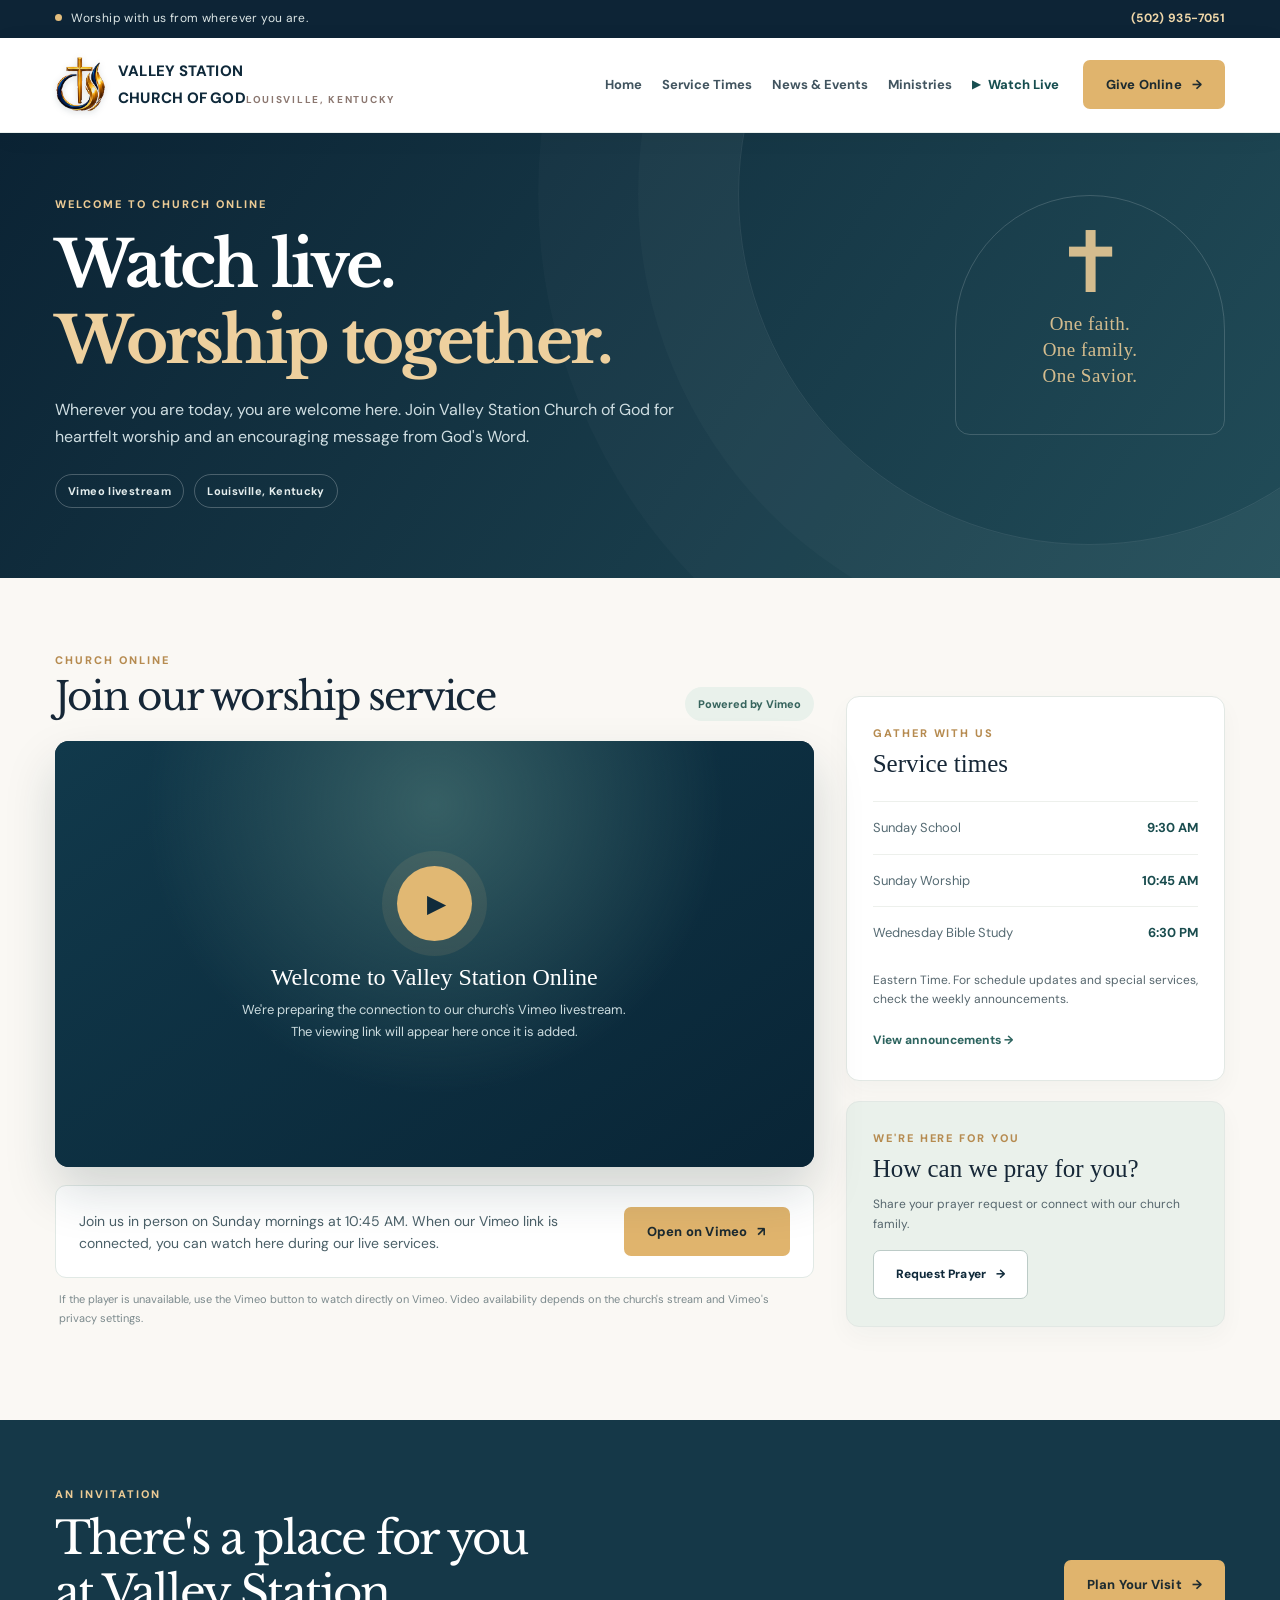
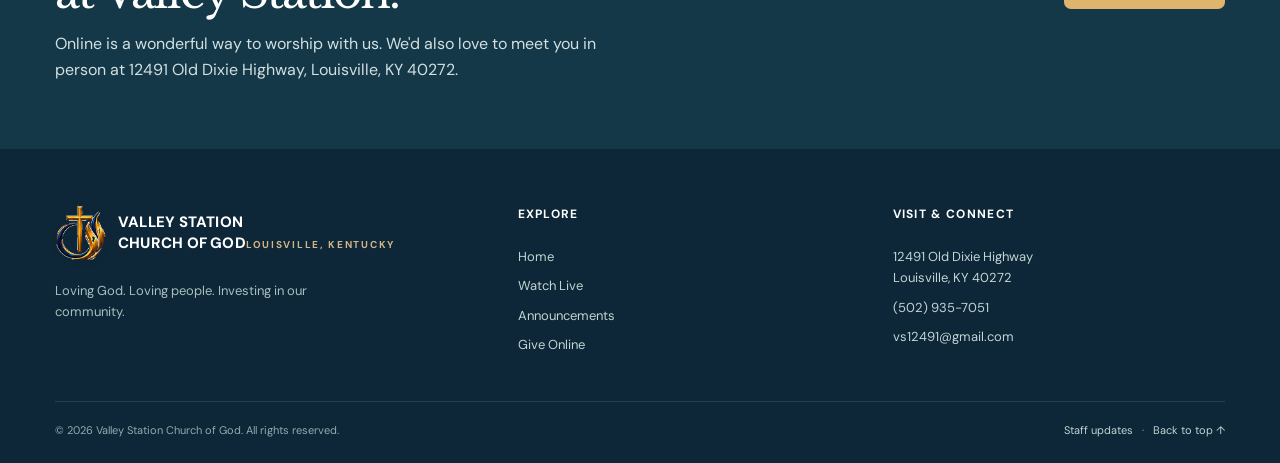
==== watch/index.html @ dcd898c6 "Add files via upload" ====
<!doctype html>
<html lang="en">
<head>
<meta charset="utf-8"><meta name="viewport" content="width=device-width, initial-scale=1">
<meta name="theme-color" content="#102b3e">
<meta name="description" content="Watch Valley Station Church of God worship services online through Vimeo. Join our Louisville, Kentucky church family from wherever you are.">
<meta property="og:title" content="Watch Live | Valley Station Church of God">
<meta property="og:type" content="website"><meta property="og:url" content="https://myvscog.org/watch/">
<link rel="icon" href="../assets/icon-192.png" type="image/png"><link rel="apple-touch-icon" href="../assets/icon-192.png">
<link rel="stylesheet" href="../styles.css"><link rel="stylesheet" href="../watch.css">
<title>Watch Live | Valley Station Church of God</title>
</head>
<body class="watch-body"><a class="skip-link" href="#main">Skip to main content</a>
<div class="top-note"><div class="container"><span><span class="top-dot" aria-hidden="true"></span> Worship with us from wherever you are.</span><a href="tel:+15029357051" class="top-watch">(502) 935-7051</a></div></div>
<header class="header" id="top"><div class="container nav">
<a class="brand" href="/" aria-label="Valley Station Church of God homepage"><img src="../assets/church-of-god-logo.png" class="brand-logo" alt="Church of God emblem" width="51" height="57"><span><span class="brand-name">VALLEY STATION<br>CHURCH OF GOD</span><span class="brand-sub">Louisville, Kentucky</span></span></a>
<button class="menu-toggle" type="button" aria-label="Open menu" aria-expanded="false" aria-controls="site-nav"><svg viewBox="0 0 24 24" fill="none" stroke="currentColor" stroke-width="2"><path d="M4 7h16M4 12h16M4 17h16"/></svg></button>
<nav class="nav-links" id="site-nav" aria-label="Main navigation"><a href="/">Home</a><a href="/#visit">Service Times</a><a href="/#news">News &amp; Events</a><a href="/#ministries">Ministries</a><a class="nav-watch" href="/watch/" aria-current="page"><span aria-hidden="true">▶</span> Watch Live</a><a class="btn" href="/#give">Give Online <span aria-hidden="true">→</span></a></nav>
</div></header>
<main id="main">
<section class="watch-hero"><div class="container watch-hero-inner"><div><div class="eyebrow light">Welcome to Church Online</div><h1>Watch live.<br><em>Worship together.</em></h1><p>Wherever you are today, you are welcome here. Join Valley Station Church of God for heartfelt worship and an encouraging message from God's Word.</p><div class="watch-hero-chips"><span>Vimeo livestream</span><span>Louisville, Kentucky</span></div></div><div class="watch-hero-ornament" aria-hidden="true"><span>✝</span><div>One faith.<br>One family.<br>One Savior.</div></div></div></section>
<section class="watch-main section" aria-labelledby="watch-title"><div class="container"><div class="watch-layout">
<div class="watch-primary">
<div class="watch-heading"><div><div class="eyebrow">Church online</div><h2 id="watch-title">Join our worship service</h2></div><span class="platform-tag">Powered by Vimeo</span></div>
<div class="watch-player" id="vimeo-player" aria-live="polite">
<div class="player-placeholder"><div class="player-halo" aria-hidden="true"><span>▶</span></div><h3>Welcome to Valley Station Online</h3><p id="player-status">We're preparing the connection to our church's Vimeo livestream. The viewing link will appear here once it is added.</p></div>
</div>
<div class="watch-under-player"><div class="watch-message" id="watch-message">Join us in person on Sunday mornings at 10:45 AM. When our Vimeo link is connected, you can watch here during our live services.</div><a class="btn watch-vimeo-button" id="watch-vimeo-button" href="#" target="_blank" rel="noopener noreferrer" hidden>Open on Vimeo <span aria-hidden="true">↗</span></a></div>
<p class="watch-fineprint">If the player is unavailable, use the Vimeo button to watch directly on Vimeo. Video availability depends on the church's stream and Vimeo's privacy settings.</p>
</div>
<aside class="watch-sidebar"><div class="watch-side-card"><div class="eyebrow">Gather with us</div><h3>Service times</h3><div class="watch-time-row"><span>Sunday School</span><strong>9:30 AM</strong></div><div class="watch-time-row"><span>Sunday Worship</span><strong>10:45 AM</strong></div><div class="watch-time-row"><span>Wednesday Bible Study</span><strong>6:30 PM</strong></div><p>Eastern Time. For schedule updates and special services, check the weekly announcements.</p><a href="/#news">View announcements <span aria-hidden="true">→</span></a></div>
<div class="watch-side-card watch-prayer"><div class="eyebrow">We're here for you</div><h3>How can we pray for you?</h3><p>Share your prayer request or connect with our church family.</p><a class="btn btn-ghost" href="mailto:vs12491@gmail.com?subject=Prayer%20Request">Request Prayer <span aria-hidden="true">→</span></a></div></aside>
</div></div></section>
<section class="watch-join"><div class="container watch-join-inner"><div><div class="eyebrow light">An invitation</div><h2>There's a place for you<br>at Valley Station.</h2><p>Online is a wonderful way to worship with us. We'd also love to meet you in person at 12491 Old Dixie Highway, Louisville, KY 40272.</p></div><a class="btn" href="/#visit">Plan Your Visit <span aria-hidden="true">→</span></a></div></section>
</main>
<footer class="footer"><div class="container"><div class="footer-grid"><div><a class="brand" href="/"><img src="../assets/church-of-god-logo.png" class="brand-logo" alt="Church of God emblem" width="51" height="57"><span><span class="brand-name">VALLEY STATION<br>CHURCH OF GOD</span><span class="brand-sub">Louisville, Kentucky</span></span></a><p>Loving God. Loving people. Investing in our community.</p></div><div><h4>Explore</h4><a href="/">Home</a><a href="/watch/">Watch Live</a><a href="/#news">Announcements</a><a href="/#give">Give Online</a></div><div><h4>Visit &amp; Connect</h4><a href="https://www.google.com/maps/search/?api=1&amp;query=12491+Old+Dixie+Highway+Louisville+KY+40272" target="_blank" rel="noopener noreferrer">12491 Old Dixie Highway<br>Louisville, KY 40272</a><a href="tel:+15029357051">(502) 935-7051</a><a href="mailto:vs12491@gmail.com">vs12491@gmail.com</a></div></div><div class="footer-bottom"><span>© <span id="year">2026</span> Valley Station Church of God. All rights reserved.</span><span><a href="https://app.pagescms.org/" target="_blank" rel="noopener noreferrer">Staff updates</a> &nbsp; · &nbsp; <a href="#top">Back to top ↑</a></span></div></div></footer>
<script src="../site.js" defer></script><script src="../watch.js" defer></script>
</body></html>
---- styles.css ----
/* Valley Station Church of God | custom lightweight 2026 design */
@import url('https://fonts.googleapis.com/css2?family=DM+Sans:wght@400;500;600;700;800&family=Libre+Baskerville:wght@400;700&display=swap');
:root{--ink:#162737;--navy:#112b40;--navy-dark:#0b2032;--pine:#275f59;--gold:#d7ad70;--pale:#f5f3ed;--mist:#f1f7f5;--muted:#627179;--border:#e3e8e6;--white:#fff;--radius:18px}
*{box-sizing:border-box}html{scroll-behavior:smooth;scroll-padding-top:110px}body{margin:0;background:#fff;color:var(--ink);font:16px/1.65 'DM Sans',Arial,sans-serif;-webkit-font-smoothing:antialiased}a{color:inherit;text-decoration:none}a:focus-visible,button:focus-visible{outline:3px solid var(--gold);outline-offset:4px}button{font:inherit}.container{width:min(1170px,calc(100% - 48px));margin:auto}.skip-link{position:absolute;left:-9999px;top:10px;z-index:50;background:#fff;padding:12px 18px}.skip-link:focus{left:10px}.eyebrow{font-weight:800;letter-spacing:.18em;font-size:11px;text-transform:uppercase;color:#b68b50}.eyebrow.light{color:#eccb95}h1,h2,h3,p{margin-top:0}h1,h2,.display{font-family:'Libre Baskerville',Georgia,serif;letter-spacing:-.045em;line-height:1.19}h2{font-size:clamp(30px,4vw,48px);font-weight:400;margin-bottom:20px}h3{font-size:21px;line-height:1.3}p{color:#56666d}.btn{display:inline-flex;gap:10px;justify-content:center;align-items:center;min-height:49px;padding:12px 22px;border-radius:6px;background:var(--gold);color:#1d2b30;font-weight:800;font-size:13px;letter-spacing:.015em;border:1px solid transparent;transition:transform .2s,filter .2s}.btn:hover{transform:translateY(-2px);filter:brightness(1.05)}.btn svg{height:16px;width:16px}.btn-outline{border-color:rgba(255,255,255,.4);background:transparent;color:#fff}.btn-ghost{border-color:#bccbc7;background:#fff;color:var(--navy)}.section{padding:98px 0}.section-head{max-width:660px;margin-bottom:38px}.section-head p{font-size:17px}.section-head.center{margin-inline:auto;text-align:center}.muted{color:var(--muted)}
.top-note{background:#0d2436;color:#dce6e6;font-size:12px;letter-spacing:.03em}.top-note .container{display:flex;justify-content:space-between;gap:12px;padding:9px 0}.top-note a:hover{text-decoration:underline}.top-note .location{opacity:.83}.header{z-index:30;position:sticky;top:0;background:rgba(255,255,255,.98);border-bottom:1px solid #eaf0ed;backdrop-filter:blur(12px)}.nav{min-height:88px;display:flex;align-items:center;justify-content:space-between;gap:22px}.brand{display:flex;align-items:center;gap:12px;min-width:0}.brand-logo{height:57px;width:51px;object-fit:contain}.brand-name{font-size:15px;line-height:1.24;font-weight:800;letter-spacing:.015em;color:var(--navy)}.brand-sub{font-size:10px;letter-spacing:.17em;font-weight:700;text-transform:uppercase;color:#8b7770;margin-top:5px}.nav-links{display:flex;align-items:center;gap:24px}.nav-links>a:not(.btn){font-size:13px;font-weight:700;white-space:nowrap;color:#41545f}.nav-links>a:hover{color:var(--pine)}.nav-links .btn{margin-left:4px}.menu-toggle{display:none;background:transparent;border:1px solid #ced9d7;border-radius:8px;min-width:44px;min-height:44px;padding:9px;cursor:pointer;color:var(--navy)}.menu-toggle svg{width:25px;height:25px}
.hero{background:var(--navy-dark);color:#fff;position:relative;overflow:hidden;min-height:610px}.hero:before{content:"";position:absolute;inset:0;background:radial-gradient(circle at 84% 34%,rgba(99,150,136,.33) 0,transparent 34%),linear-gradient(110deg,#0b2032 10%,#19384a 100%)}.hero:after{content:"";position:absolute;inset:0;opacity:.34;pointer-events:none;background-image:url("data:image/svg+xml,%3Csvg viewBox='0 0 420 420' xmlns='http://www.w3.org/2000/svg'%3E%3Cpath d='M0 420 L420 0 M-80 420 L340 0 M80 420 L500 0' stroke='%23ffffff' stroke-opacity='.085' stroke-width='1'/%3E%3C/svg%3E")}.hero-inner{min-height:610px;display:grid;grid-template-columns:1.07fr .93fr;align-items:center;gap:58px;position:relative;z-index:2}.hero-copy{padding:76px 0 87px}.hero h1{font-size:clamp(43px,5.8vw,76px);font-weight:400;max-width:720px;margin:19px 0 24px}.hero h1 em{color:#e7c692;font-weight:400;font-style:normal}.hero p{color:#c9d8dc;font-size:17px;max-width:520px}.hero-actions{display:flex;gap:12px;flex-wrap:wrap;margin-top:33px}.hero-tags{display:flex;align-items:center;gap:11px;flex-wrap:wrap;margin-top:49px;color:#d8e1df;font-size:12px;font-weight:600}.hero-tags span{display:flex;align-items:center;gap:9px}.hero-tags span+span:before{content:'•';color:#d4b682;margin-right:2px}.hero-art{position:relative;min-height:480px;height:100%;display:grid;place-items:center}.hero-art-frame{width:min(100%,470px);aspect-ratio:.94;position:relative;border-radius:240px 240px 22px 22px;background:linear-gradient(150deg,#597a77 0,#3d605e 45%,#223f4c 100%);box-shadow:0 20px 80px rgba(0,0,0,.22),inset 0 0 0 1px rgba(255,255,255,.1);overflow:hidden}.hero-art-frame:before{content:'';position:absolute;width:78%;height:76%;left:11%;top:11%;border:1px solid rgba(246,231,195,.27);border-radius:240px 240px 12px 12px}.arc{position:absolute;width:56%;height:69%;left:22%;top:19%;border:1px solid rgba(250,235,199,.23);border-radius:240px 240px 5px 5px}.sun{position:absolute;left:50%;top:37%;transform:translate(-50%,-50%);width:180px;height:180px;border-radius:50%;background:radial-gradient(circle,#f3dab0 0,#d5ad79 42%,rgba(230,192,135,.12) 72%,transparent 73%);filter:blur(1px);opacity:.8}.illustration-cross{position:absolute;left:50%;top:37%;transform:translate(-50%,-50%);width:14px;height:210px;border-radius:4px;background:#fdf3de;box-shadow:0 0 24px rgba(244,209,152,.35)}.illustration-cross:before{content:'';position:absolute;left:-62px;top:56px;width:138px;height:14px;background:#fdf3de;border-radius:3px}.hill{position:absolute;bottom:-17%;left:-20%;width:140%;height:49%;border-radius:48% 52% 0 0;background:#1b3e42;transform:rotate(-8deg)}.hill.two{height:29%;bottom:-12%;background:#0d2b35;transform:rotate(12deg)}.art-quote{position:absolute;bottom:24px;right:-10px;max-width:230px;padding:21px 24px;background:#f9f5eb;color:#2f4149;box-shadow:0 15px 40px rgba(0,0,0,.16);font-family:Georgia,serif;font-style:italic;font-size:17px;line-height:1.4;border-radius:8px}.art-quote strong{font-family:'DM Sans',sans-serif;display:block;font-size:10px;letter-spacing:.12em;text-transform:uppercase;margin-top:9px;font-style:normal;color:#ab8552}
.welcome-band{background:#f8f6f0;border-bottom:1px solid #eeeae0}.welcome-band-inner{padding:26px 0;display:flex;align-items:center;justify-content:space-between;gap:25px}.welcome-band strong{font-size:17px;color:var(--navy)}.welcome-band p{margin:0;font-size:13px}.welcome-band a{white-space:nowrap;color:#315e59;font-weight:800;font-size:13px}.welcome-band a:hover{text-decoration:underline}
.split{display:grid;grid-template-columns:1fr 1fr;gap:85px;align-items:center}.story p{font-size:16px}.story .signature{font-family:Georgia,serif;font-style:italic;color:#315e59;font-size:20px;margin:26px 0 2px}.story .signature-sub{font-size:13px;font-weight:700;color:#718187}.verse-card{background:#e9f0eb;padding:68px 52px 50px;min-height:400px;position:relative;border-radius:160px 160px 14px 14px;display:flex;flex-direction:column;justify-content:center;align-items:center;text-align:center;overflow:hidden}.verse-card:before{content:'“';position:absolute;font:190px Georgia,serif;color:#bed2c8;left:30px;top:-50px}.verse-card blockquote{position:relative;font:clamp(26px,3vw,36px)/1.4 Georgia,serif;letter-spacing:-.03em;color:#1a4444;margin:0}.verse-card cite{margin-top:25px;font-size:11px;font-style:normal;font-weight:800;letter-spacing:.19em;color:#48746e;text-transform:uppercase}.verse-card .small-cross{width:31px;height:43px;border:0;position:relative;margin-bottom:25px}.verse-card .small-cross:before,.verse-card .small-cross:after{content:'';display:block;position:absolute;background:#c89b62}.verse-card .small-cross:before{height:43px;width:3px;left:14px}.verse-card .small-cross:after{height:3px;width:31px;top:13px;left:0}
.section-visit{background:var(--pale)}.schedule{display:grid;grid-template-columns:repeat(4,1fr);gap:16px;margin-bottom:22px}.schedule .time-card{background:#fff;border:1px solid #e8e5de;border-radius:12px;padding:25px 23px 23px;box-shadow:0 7px 30px rgba(22,47,48,.03)}.day{color:#b18c57;font-size:11px;font-weight:800;letter-spacing:.13em;text-transform:uppercase;margin-bottom:11px}.time-card h3{font:20px/1.4 Georgia,serif;min-height:54px;margin-bottom:14px}.time{font-size:26px;color:#234d4e;font-weight:800;line-height:1.3}.time small{font-size:12px;margin-left:4px}.schedule-note{font-size:12px;color:#63747a}.visit-bottom{margin-top:37px;background:#173d46;color:#fff;display:flex;justify-content:space-between;align-items:center;gap:25px;padding:31px 37px;border-radius:13px}.visit-bottom p{color:#bfcfd0;margin:3px 0 0;font-size:13px}.visit-bottom .address{font-size:18px;font-weight:750}.visit-bottom .btn{white-space:nowrap}
.ministry-grid{display:grid;grid-template-columns:repeat(3,1fr);gap:20px}.ministry{border:1px solid var(--border);border-radius:12px;padding:32px 28px 27px;transition:box-shadow .2s,transform .2s;min-height:225px}.ministry:hover{transform:translateY(-4px);box-shadow:0 12px 30px rgba(33,56,50,.09)}.ministry-icon{width:50px;height:50px;display:grid;place-items:center;border-radius:12px;background:#e9f2ed;color:#336b60;margin-bottom:24px}.ministry-icon svg{width:26px;height:26px;fill:none;stroke:currentColor;stroke-width:1.75;stroke-linecap:round;stroke-linejoin:round}.ministry h3{font:21px/1.3 Georgia,serif;margin:0 0 10px}.ministry p{font-size:13px;line-height:1.65;margin:0}.ministry-cta{display:flex;align-items:center;gap:19px;margin-top:32px;padding:23px 27px;background:#f7f9f7;border-radius:10px}.ministry-cta p{margin:0;flex:1;font-size:13px}.ministry-cta a{white-space:nowrap;color:var(--pine);font-weight:800;font-size:13px}
.giving{background:linear-gradient(130deg,#10283a,#1a3f4a);color:#fff;position:relative;overflow:hidden}.giving:after{content:'';width:560px;height:560px;position:absolute;right:-270px;top:-280px;border:1px solid rgba(247,232,192,.11);border-radius:50%;box-shadow:0 0 0 67px rgba(255,255,255,.023),0 0 0 145px rgba(255,255,255,.02)}.giving .container{position:relative;z-index:2}.giving .section-head p{color:#c5d5d6}.giving h2{color:#fff}.giving-grid{display:grid;grid-template-columns:repeat(3,1fr);gap:15px}.giving-link{display:flex;align-items:center;justify-content:space-between;gap:8px;background:#fff;border:1px solid rgba(255,255,255,.6);border-radius:10px;color:#223a45;padding:22px 23px;transition:transform .2s,background .2s}.giving-link:hover{background:#f8f2e8;transform:translateY(-2px)}.giving-link strong{display:block;font-size:16px}.giving-link small{display:block;color:#718187;font-size:12px;margin-top:3px}.giving-link svg{color:#a98655;height:19px;width:19px;flex:none}.giving-note{display:flex;gap:9px;align-items:start;color:#cbd8d8;margin-top:25px;font-size:12px}.giving-note svg{height:18px;width:18px;flex:none}
.cta-section{background:#f4f7f5}.cta{display:grid;grid-template-columns:1.1fr .9fr;gap:70px;align-items:center}.cta p{font-size:16px}.cta-panel{background:#fff;border:1px solid #e2e8e5;border-radius:12px;padding:34px}.cta-panel h3{font:23px Georgia,serif;margin-bottom:15px}.contact-row{display:flex;gap:15px;align-items:flex-start;margin:19px 0}.contact-row svg{width:20px;height:20px;color:#42786b;flex:none;margin-top:3px}.contact-row strong{display:block;font-size:12px;text-transform:uppercase;letter-spacing:.1em;color:#74847e}.contact-row span,.contact-row a{font-size:14px;font-weight:650;color:#1a3d46}.contact-row a:hover{text-decoration:underline}.footer{background:#0d2638;color:#dae6e7;padding:56px 0 23px}.footer-grid{display:grid;grid-template-columns:1.15fr .9fr .95fr;gap:60px}.footer .brand{display:flex;align-items:center;padding:0}.footer .brand-name{color:#fff}.footer .brand-sub{color:#d4b487}.footer p{font-size:13px;color:#a9bfbe;max-width:310px;margin-top:18px}.footer h4{margin:0 0 17px;color:#fff;font-size:12px;letter-spacing:.11em;text-transform:uppercase}.footer a{display:block;font-size:13px;color:#c2d5d3;padding:4px 0}.footer a:hover{color:#fff;text-decoration:underline}.footer-bottom{margin-top:42px;padding-top:19px;border-top:1px solid rgba(255,255,255,.12);display:flex;justify-content:space-between;gap:15px;font-size:11px;color:#8faeae}.footer-bottom a{font-size:11px;padding:0;display:inline}
@media(max-width:1000px){.nav-links{gap:14px}.nav-links>a:not(.btn){font-size:12px}.brand-name{font-size:13px}.hero-inner{gap:27px}.split{gap:46px}.schedule{grid-template-columns:repeat(2,1fr)}.footer-grid{gap:30px}}
@media(max-width:760px){.container{width:min(100% - 34px,620px)}.top-note .location{display:none}.top-note .container{justify-content:center}.nav{min-height:76px}.brand-logo{height:49px;width:43px}.menu-toggle{display:grid;place-items:center}.nav-links{position:absolute;top:100%;left:0;right:0;background:#fff;display:none;flex-direction:column;align-items:stretch;gap:0;padding:10px 18px 19px;box-shadow:0 15px 20px rgba(0,0,0,.1)}.nav-links.is-open{display:flex}.nav-links>a:not(.btn){font-size:15px;padding:13px 7px;border-bottom:1px solid #edf1f0}.nav-links .btn{margin:16px 0 0}.hero-inner{display:flex;flex-direction:column;gap:0;min-height:auto}.hero-copy{padding:71px 0 24px}.hero h1{font-size:clamp(42px,9vw,66px)}.hero-tags{margin-top:31px}.hero-art{height:320px;min-height:320px;width:100%;overflow:hidden}.hero-art-frame{width:75%;max-width:330px;transform:translateY(44px)}.sun{width:120px;height:120px}.illustration-cross{height:145px;width:10px}.illustration-cross:before{height:10px;width:100px;left:-45px;top:37px}.art-quote{right:3px;bottom:26px;padding:13px 16px;font-size:13px;max-width:178px}.welcome-band-inner{flex-direction:column;align-items:flex-start;gap:8px}.section{padding:69px 0}.split,.cta{grid-template-columns:1fr;gap:30px}.verse-card{min-height:300px;padding:53px 30px 34px}.schedule{grid-template-columns:repeat(2,1fr);gap:10px}.schedule .time-card{padding:20px 17px}.time{font-size:22px}.visit-bottom{flex-direction:column;align-items:flex-start;padding:25px}.ministry-grid,.giving-grid{grid-template-columns:1fr 1fr;gap:12px}.ministry{padding:22px 19px;min-height:0}.ministry-cta{align-items:flex-start;flex-direction:column}.footer-grid{grid-template-columns:1fr 1fr;gap:35px}.footer-grid>div:first-child{grid-column:1/-1}.footer-bottom{flex-direction:column}}
@media(max-width:480px){.hero h1{font-size:44px}.hero-actions{flex-direction:column;align-items:stretch}.hero-art{height:275px;min-height:275px}.ministry-grid,.giving-grid{grid-template-columns:1fr}.time-card h3{font-size:17px;min-height:48px}.footer-grid{gap:24px}.brand-name{font-size:12px}.brand-sub{font-size:9px}.hero-tags{gap:6px;font-size:11px}.hero-tags span+span:before{margin-right:0}.cta-panel{padding:26px 19px}}
@media(prefers-reduced-motion:reduce){html{scroll-behavior:auto}*,*:before,*:after{transition:none!important}}

/* Editable weekly announcements, events and sermon sections */
.updates-section{background:#fff}
.updates-section .section-head{margin-bottom:45px}
.updates-grid{display:grid;grid-template-columns:1fr 1fr;gap:22px;align-items:start}
.updates-panel{background:#fafbf9;border:1px solid #e2e8e5;border-radius:14px;overflow:hidden;min-height:290px}
.updates-panel-header{display:flex;gap:16px;align-items:center;background:#f1f6f3;border-bottom:1px solid #e3e9e5;padding:22px 24px}
.updates-icon{background:#e2eee7;color:#276151;width:44px;height:44px;border-radius:12px;display:grid;place-items:center;font-size:26px;line-height:1;flex:none}
.updates-panel-header .eyebrow{font-size:10px}
.updates-panel-header h3{font:22px/1.25 Georgia,serif;margin:3px 0 0}
.updates-list{padding:9px 23px}
.updates-loading,.updates-empty{margin:0;padding:24px 0;font-size:14px;color:#6b7c7f}
.updates-item{padding:20px 0;border-bottom:1px solid #e1e8e5}
.updates-item:last-child{border-bottom:0}
.updates-item h4,.sermon-item h4{font:20px/1.34 Georgia,serif;margin:4px 0 7px;color:#1c3d44}
.updates-item p,.sermon-item p{font-size:13px;line-height:1.65;margin:8px 0 0;white-space:pre-line}
.updates-meta{font-size:11px;text-transform:uppercase;letter-spacing:.11em;color:#916b39;font-weight:800}
.updates-highlight{border-left:4px solid #d4a96c;padding-left:13px;margin-left:-13px}
.updates-thumb{display:block;width:100%;max-height:220px;object-fit:cover;object-position:center;border-radius:10px;margin:12px 0}
.event-row{display:flex;gap:15px;align-items:flex-start}
.event-date{width:64px;min-width:64px;padding:8px 6px;border-radius:9px;background:#eaf1ec;text-align:center;color:#2c6055}
.event-date .event-month{font-size:11px;text-transform:uppercase;font-weight:800;letter-spacing:.12em;display:block}
.event-date .event-day{font-size:26px;font-weight:800;display:block;line-height:1.16}
.event-info{min-width:0}
.event-info .updates-meta{display:block;margin-top:4px;line-height:1.5;color:#4d6969}
.sermon-panel{background:#112e40;color:#fff;border-radius:16px;padding:34px 36px;margin-top:24px}
.sermon-header{display:flex;align-items:end;justify-content:space-between;gap:24px;margin-bottom:22px}
.sermon-header h3{font:30px/1.3 Georgia,serif;margin:6px 0 0}
.sermon-header p{color:#cadae0;font-size:13px;margin:0;max-width:300px}
.sermons-list{display:grid;grid-template-columns:repeat(3,minmax(0,1fr));gap:14px}
.sermon-item{background:#fff;color:#213943;border-radius:11px;padding:22px;min-height:145px}
.sermon-item h4{font-size:20px}
.sermon-item p{color:#596c70}
.sermon-item .updates-meta{color:#926d3e}
.sermon-item .sermon-link{display:inline-flex;align-items:center;margin-top:14px;font-size:12px;font-weight:800;color:#2b655a;text-decoration:underline;text-underline-offset:3px}
.sermon-panel .updates-empty,.sermon-panel .updates-loading{color:#d6e5e7}
.footer-bottom span a{display:inline}
@media(max-width:900px){.sermons-list{grid-template-columns:repeat(2,minmax(0,1fr))}}
@media(max-width:760px){.updates-grid{grid-template-columns:1fr}.sermon-header{align-items:start;flex-direction:column;gap:7px}.sermon-panel{padding:27px 22px}.sermons-list{grid-template-columns:1fr}}


/* 2026 professional refresh: typography, clarity, and livestream invitation */
:root{--navy:#0f293a;--navy-dark:#0a1f30;--gold:#e0b46d;--pine:#245d58}
body{background:#fffdf9}
.header{box-shadow:0 4px 24px rgba(13,36,47,.045)}
.nav{min-height:94px}
.brand-logo{filter:drop-shadow(0 2px 3px rgba(7,33,46,.13))}
.nav-links{gap:20px}
.nav-links .nav-watch{font-weight:800!important;color:#174e50!important;display:inline-flex;align-items:center;gap:8px}
.nav-watch span,.play-icon{font-size:11px;line-height:1;display:inline-grid;place-items:center}
.top-dot,.caption-dot{width:7px;height:7px;display:inline-block;border-radius:50%;background:#e2bd7d;margin-right:6px;vertical-align:1px}
.top-watch{color:#efd7a9;font-weight:750;text-decoration:none;white-space:nowrap}
.top-watch:hover{text-decoration:underline}
.hero{min-height:600px}
.hero-inner{min-height:600px}
.hero:before{background:radial-gradient(circle at 81% 34%,rgba(112,165,150,.31) 0,transparent 37%),linear-gradient(115deg,#081d2e 10%,#184155 100%)}
.hero h1{font-size:clamp(46px,6.1vw,80px);letter-spacing:-.055em}
.hero h1 em{color:#f4d5a2}
.hero-tags{margin-top:44px}
.hero-service-badge{position:absolute;top:14%;left:-1%;z-index:1;background:rgba(255,255,255,.96);padding:14px 19px;min-width:206px;border-radius:10px;box-shadow:0 16px 35px rgba(0,0,0,.2);display:grid;gap:2px;color:#183947}
.hero-service-badge span{color:#9c713d;font-size:9px;font-weight:800;letter-spacing:.17em}
.hero-service-badge strong{font:20px Georgia,serif}
.hero-service-badge small{font-size:11px;color:#63787b}
.hero-art-frame{box-shadow:0 28px 90px rgba(0,0,0,.27),inset 0 0 0 1px rgba(255,255,255,.1)}
.welcome-band{background:#f9f5eb}.welcome-actions{display:flex;gap:27px;flex-wrap:wrap}
.welcome-band a{white-space:nowrap}
.btn{border-radius:7px}
.btn:hover{transform:translateY(-2px)}
.ministry,.updates-panel,.sermon-item,.time-card{box-shadow:0 12px 35px rgba(14,53,53,.035)}
.livestream-feature{background:#102f43;overflow:hidden;position:relative;color:white}
.livestream-feature:before{content:'';position:absolute;top:-240px;right:-250px;width:750px;height:750px;border:1px solid rgba(255,255,255,.09);border-radius:50%;box-shadow:0 0 0 110px rgba(255,255,255,.02),0 0 0 210px rgba(255,255,255,.015)}
.livestream-feature-inner{display:grid;grid-template-columns:1.05fr .95fr;gap:65px;align-items:center;min-height:438px;padding:62px 0;position:relative;z-index:1}
.livestream-feature h2{font-size:clamp(36px,4.3vw,58px);color:#fff;margin:13px 0 20px}
.livestream-feature h2 em{color:#f0c992;font-weight:400;font-style:normal}
.livestream-feature p{color:#d0dedf;font-size:16px;max-width:540px}
.livestream-feature-actions{display:flex;align-items:center;flex-wrap:wrap;gap:18px;margin-top:30px}
.livestream-feature-actions>span{font-size:12px;color:#c0d4d9}
.livestream-feature-art{padding:8px 0 0;max-width:470px;justify-self:end;width:100%}
.watch-art-screen{aspect-ratio:16/9;border-radius:17px;background:linear-gradient(150deg,#325a61,#092335);border:7px solid rgba(232,246,242,.15);box-shadow:0 25px 65px rgba(0,0,0,.25);display:flex;align-items:center;justify-content:center;flex-direction:column;position:relative;overflow:hidden}
.watch-art-screen:after{content:'';position:absolute;inset:15px;border:1px solid rgba(255,255,255,.1);border-radius:9px;pointer-events:none}
.watch-art-mark{font:70px Georgia,serif;line-height:1;color:rgba(239,210,162,.35)}
.watch-art-play{position:absolute;left:calc(50% - 31px);top:calc(50% - 31px);border-radius:50%;height:62px;width:62px;display:grid;place-items:center;background:var(--gold);color:#142a38;box-shadow:0 9px 24px rgba(0,0,0,.3);padding-left:4px;font-size:18px}
.watch-art-screen p{font-size:12px;line-height:1.5;letter-spacing:.18em;color:#e1f0f1;text-align:center;margin:27px 0 0}
.watch-art-screen strong{font-weight:800}
.watch-art-caption{display:flex;align-items:center;justify-content:center;gap:9px;color:#d8e7e8;font-size:12px;margin-top:19px}
.section-visit{background:#f8f5ed}
@media(max-width:1080px){.nav-links{gap:12px}.nav-links>a:not(.btn){font-size:12px}}
@media(max-width:920px){.nav-links{gap:10px}.nav-links>a:not(.btn){font-size:11px}.nav-links .btn{padding-left:15px;padding-right:15px}.hero-service-badge{left:0;top:8%}}
@media(max-width:760px){.top-watch{font-size:11px}.nav{min-height:77px}.nav-links .nav-watch{padding:13px 7px!important;border-bottom:1px solid #edf1f0}.hero-service-badge{left:3%;top:6%;min-width:0;padding:9px 12px}.hero-service-badge strong{font-size:15px}.hero-service-badge small{font-size:9px}.hero-service-badge span{font-size:8px}.welcome-actions{gap:15px}.livestream-feature-inner{grid-template-columns:1fr;gap:25px;padding:66px 0}.livestream-feature-art{justify-self:start;max-width:600px;width:100%}}
@media(max-width:480px){.hero-service-badge{top:6%;left:1%}.top-note .container{justify-content:space-between;align-items:center}.top-note .container>span{max-width:210px;line-height:1.25}.hero h1{font-size:44px}.livestream-feature-actions{align-items:start;flex-direction:column}.watch-art-screen{border-width:5px}}
---- watch.css ----
/* Dedicated Vimeo viewing page */
.watch-hero{background:linear-gradient(125deg,#0b2334,#214c58);color:#fff;position:relative;overflow:hidden}
.watch-hero:after{content:'';position:absolute;top:-290px;right:-160px;width:700px;height:700px;border:1px solid rgba(255,255,255,.09);border-radius:50%;box-shadow:0 0 0 100px rgba(255,255,255,.025),0 0 0 200px rgba(255,255,255,.018)}
.watch-hero-inner{min-height:325px;display:flex;justify-content:space-between;align-items:center;gap:40px;padding:62px 0 70px;position:relative;z-index:1}
.watch-hero h1{font-size:clamp(42px,5vw,65px);max-width:660px;margin:14px 0 18px}.watch-hero h1 em{font-style:normal;color:#eed09e}.watch-hero p{max-width:650px;color:#cfdee2;font-size:16px}
.watch-hero-chips{display:flex;flex-wrap:wrap;gap:10px;margin-top:24px}.watch-hero-chips span{border:1px solid rgba(255,255,255,.24);padding:7px 12px;border-radius:99px;color:#e5eeee;font-size:11px;font-weight:750;letter-spacing:.035em}
.watch-hero-ornament{flex:0 0 270px;align-self:stretch;display:flex;flex-direction:column;align-items:center;justify-content:center;color:#e7c995;border:1px solid rgba(255,255,255,.18);border-radius:145px 145px 16px 16px;opacity:.91;max-height:240px}
.watch-hero-ornament>span{font:85px Georgia,serif;line-height:1}.watch-hero-ornament div{font:19px/1.35 Georgia,serif;text-align:center;letter-spacing:.025em;margin:5px 0 20px}
.watch-main{background:#faf8f4;padding-top:73px;padding-bottom:92px}.watch-layout{display:grid;grid-template-columns:minmax(0,1.6fr) minmax(265px,.8fr);gap:32px;align-items:start}
.watch-heading{display:flex;align-items:end;justify-content:space-between;gap:15px;margin-bottom:20px}.watch-heading h2{font-size:clamp(28px,3.3vw,39px);margin:5px 0 0}.platform-tag{border-radius:100px;padding:8px 13px;background:#e9f1eb;color:#37645d;font-size:11px;font-weight:800;white-space:nowrap}
.watch-player{background:#0c2636;color:white;aspect-ratio:16/9;border-radius:14px;overflow:hidden;box-shadow:0 25px 50px rgba(17,47,52,.17);position:relative}
.watch-player iframe{width:100%;height:100%;border:0;display:block}
.player-placeholder{position:absolute;inset:0;display:flex;align-items:center;justify-content:center;flex-direction:column;text-align:center;padding:30px;background:radial-gradient(circle at 50% 15%,#365f64,transparent 55%),linear-gradient(145deg,#11394b,#092536)}
.player-placeholder h3{font:24px Georgia,serif;margin:23px 0 8px;color:#fff}.player-placeholder p{color:#ccdcdf;font-size:13px;max-width:390px;margin:0}.player-halo{height:75px;width:75px;border-radius:50%;display:grid;place-items:center;background:#e1b873;color:#102b3b;box-shadow:0 0 0 15px rgba(226,186,127,.1)}.player-halo span{font-size:25px;padding-left:5px}
.watch-under-player{background:#fff;border:1px solid #e1e9e5;padding:21px 23px;margin-top:18px;border-radius:11px;display:flex;gap:20px;justify-content:space-between;align-items:center}
.watch-message{font-size:14px;line-height:1.6;color:#4b6068;max-width:610px}.watch-vimeo-button{white-space:nowrap;flex:none}.watch-fineprint{font-size:11px;line-height:1.7;margin:12px 4px 0;color:#7b898c}
.watch-sidebar{padding-top:45px;display:grid;gap:20px}.watch-side-card{background:#fff;border:1px solid #e2e8e4;border-radius:13px;padding:27px 26px;box-shadow:0 10px 25px rgba(8,50,55,.035)}
.watch-side-card h3{font:25px Georgia,serif;margin:8px 0 23px}.watch-time-row{display:flex;gap:14px;justify-content:space-between;border-top:1px solid #edf0ec;padding:15px 0;font-size:13px;color:#566b73}.watch-time-row strong{color:#194c4e;white-space:nowrap}.watch-side-card p{font-size:12px;margin:12px 0 16px}.watch-side-card>a:not(.btn){color:#2d645f;font-weight:800;font-size:12px}.watch-prayer{background:#eaf1eb}.watch-prayer h3{margin-bottom:12px}.watch-prayer .btn{font-size:12px}
.watch-join{background:#153848;color:#fff}.watch-join-inner{padding:65px 0;display:flex;justify-content:space-between;align-items:center;gap:28px}.watch-join h2{color:#fff;font-size:clamp(30px,3.7vw,45px);margin:9px 0 12px}.watch-join p{max-width:570px;color:#d1e0e1;margin:0}.watch-join .btn{white-space:nowrap}
@media(max-width:940px){.watch-layout{grid-template-columns:1fr}.watch-sidebar{grid-template-columns:1fr 1fr;padding-top:0}.watch-hero-ornament{flex-basis:200px}}
@media(max-width:760px){.watch-hero-inner{padding:57px 0;min-height:auto}.watch-hero-ornament{display:none}.watch-main{padding-top:52px;padding-bottom:62px}.watch-sidebar{grid-template-columns:1fr}.watch-heading{align-items:start}.watch-under-player{flex-direction:column;align-items:stretch}.watch-join-inner{flex-direction:column;align-items:start}.watch-join .btn{width:100%}}
@media(max-width:480px){.platform-tag{display:none}.watch-player{aspect-ratio:4/3}.player-placeholder h3{font-size:21px}.watch-hero h1{font-size:42px}}
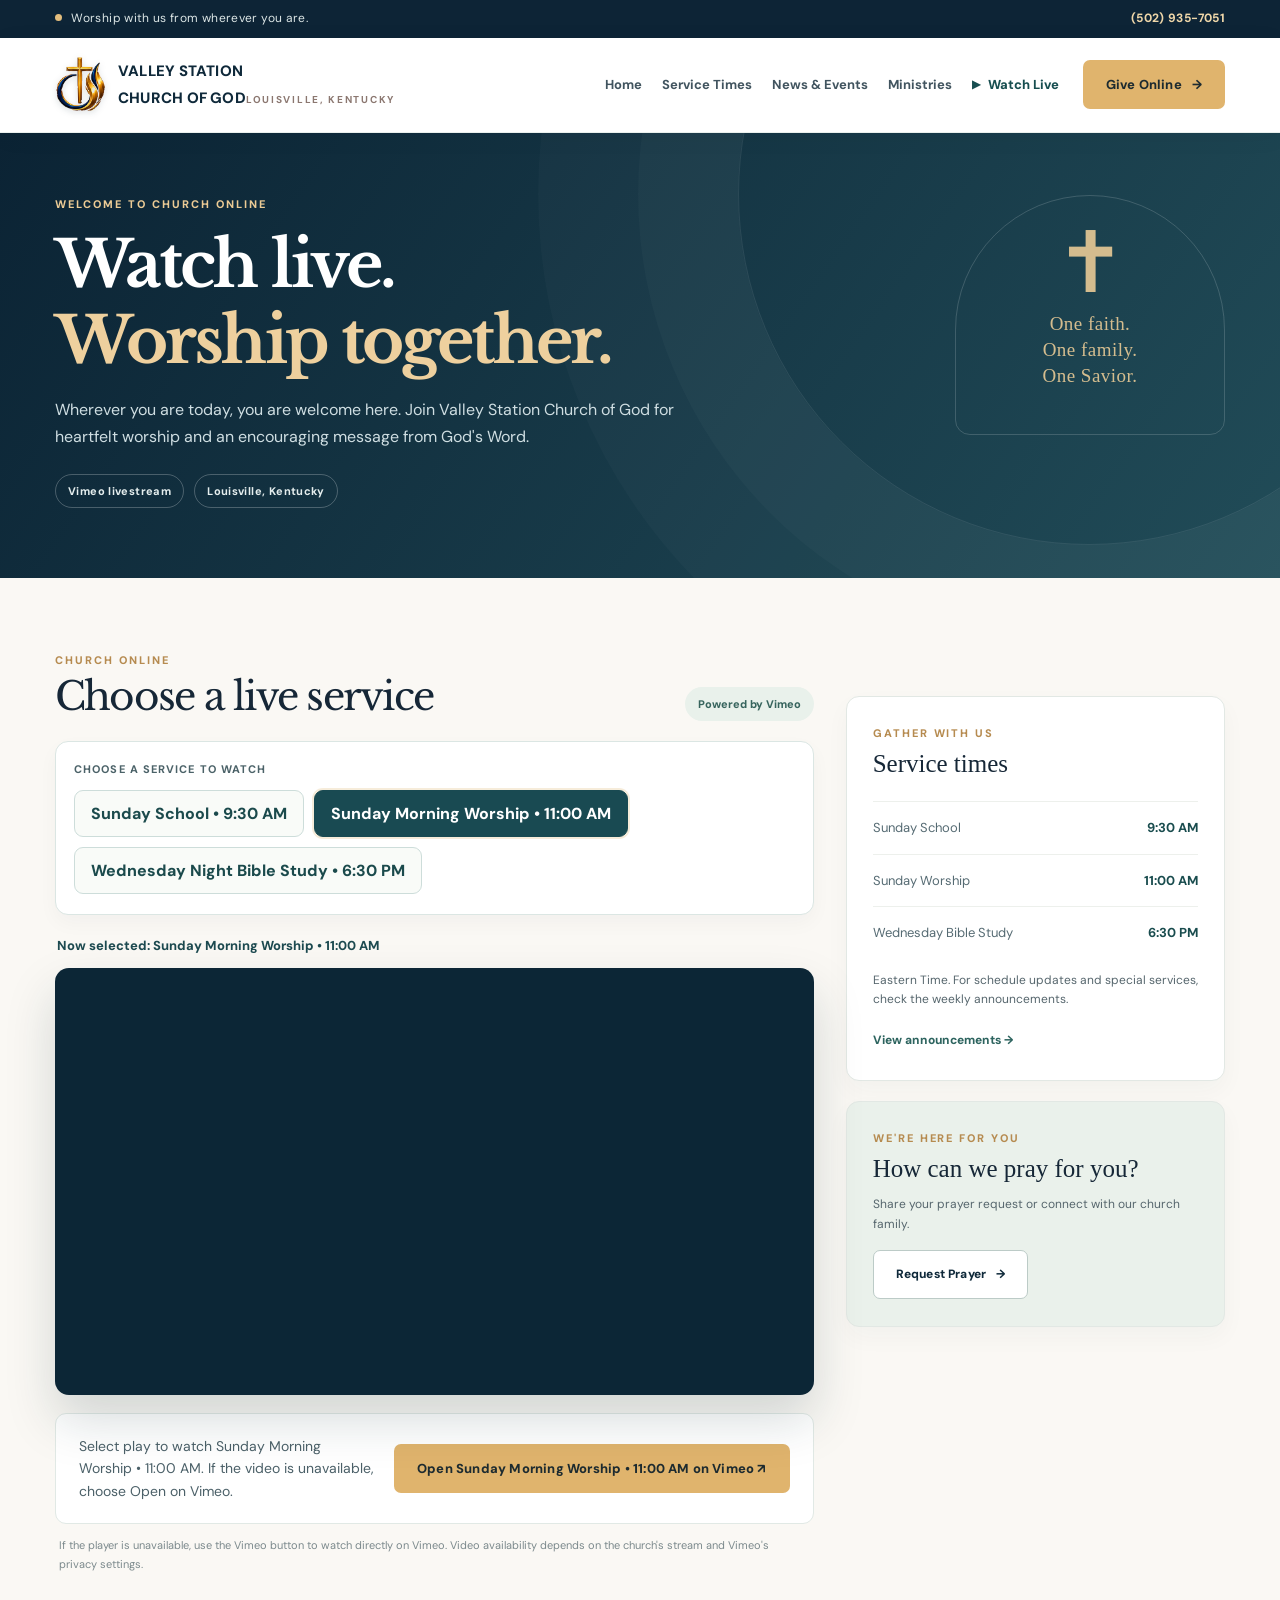
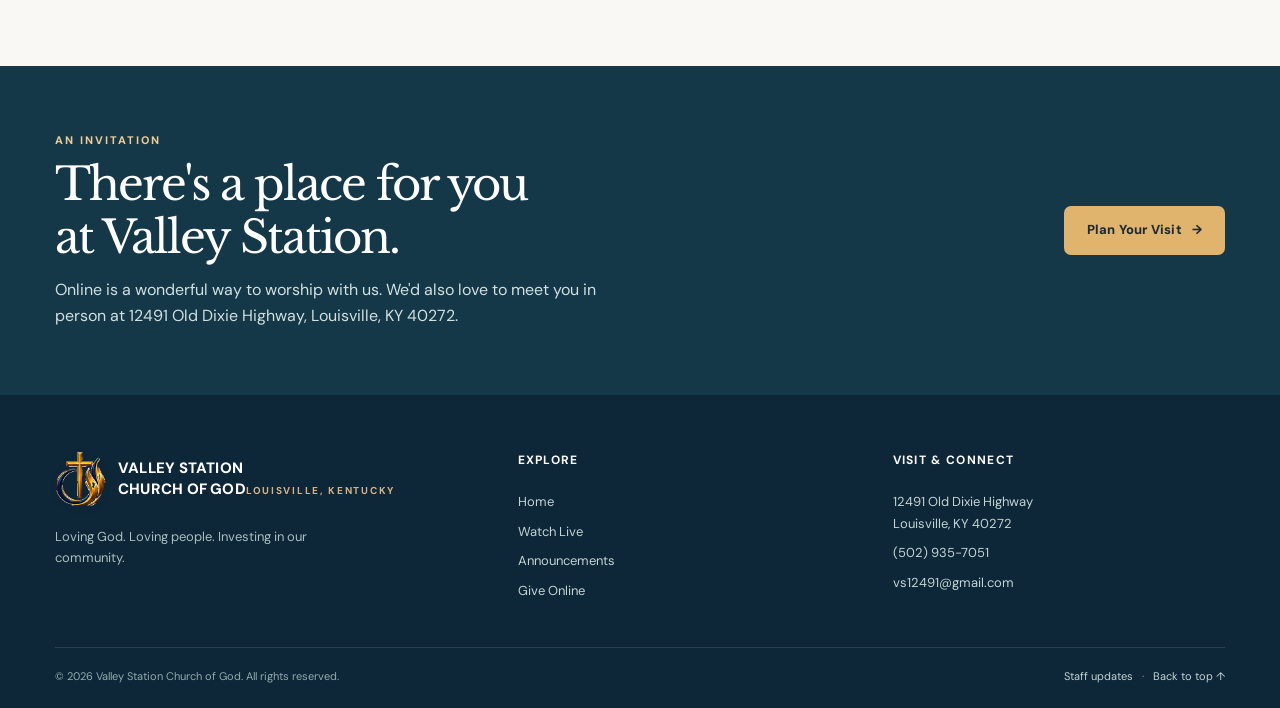
==== commit 5662e62d: "Add files via upload" ====
--- a/watch/index.html
+++ b/watch/index.html
@@ -21,14 +21,19 @@
 <section class="watch-hero"><div class="container watch-hero-inner"><div><div class="eyebrow light">Welcome to Church Online</div><h1>Watch live.<br><em>Worship together.</em></h1><p>Wherever you are today, you are welcome here. Join Valley Station Church of God for heartfelt worship and an encouraging message from God's Word.</p><div class="watch-hero-chips"><span>Vimeo livestream</span><span>Louisville, Kentucky</span></div></div><div class="watch-hero-ornament" aria-hidden="true"><span>✝</span><div>One faith.<br>One family.<br>One Savior.</div></div></div></section>
 <section class="watch-main section" aria-labelledby="watch-title"><div class="container"><div class="watch-layout">
 <div class="watch-primary">
-<div class="watch-heading"><div><div class="eyebrow">Church online</div><h2 id="watch-title">Join our worship service</h2></div><span class="platform-tag">Powered by Vimeo</span></div>
+<div class="watch-heading"><div><div class="eyebrow">Church online</div><h2 id="watch-title">Choose a live service</h2></div><span class="platform-tag">Powered by Vimeo</span></div>
+<div class="service-picker" id="service-picker" role="group" aria-label="Choose a worship service" hidden>
+  <div class="service-picker-label">Choose a service to watch</div>
+  <div class="service-picker-buttons" id="service-picker-buttons"></div>
+</div>
+<div class="service-current" id="service-current" aria-live="polite" hidden></div>
 <div class="watch-player" id="vimeo-player" aria-live="polite">
 <div class="player-placeholder"><div class="player-halo" aria-hidden="true"><span>▶</span></div><h3>Welcome to Valley Station Online</h3><p id="player-status">We're preparing the connection to our church's Vimeo livestream. The viewing link will appear here once it is added.</p></div>
 </div>
-<div class="watch-under-player"><div class="watch-message" id="watch-message">Join us in person on Sunday mornings at 10:45 AM. When our Vimeo link is connected, you can watch here during our live services.</div><a class="btn watch-vimeo-button" id="watch-vimeo-button" href="#" target="_blank" rel="noopener noreferrer" hidden>Open on Vimeo <span aria-hidden="true">↗</span></a></div>
+<div class="watch-under-player"><div class="watch-message" id="watch-message">Join us for Sunday Morning Worship at 11:00 AM Eastern Time. Select a service above to watch on Vimeo.</div><a class="btn watch-vimeo-button" id="watch-vimeo-button" href="#" target="_blank" rel="noopener noreferrer" hidden>Open on Vimeo <span aria-hidden="true">↗</span></a></div>
 <p class="watch-fineprint">If the player is unavailable, use the Vimeo button to watch directly on Vimeo. Video availability depends on the church's stream and Vimeo's privacy settings.</p>
 </div>
-<aside class="watch-sidebar"><div class="watch-side-card"><div class="eyebrow">Gather with us</div><h3>Service times</h3><div class="watch-time-row"><span>Sunday School</span><strong>9:30 AM</strong></div><div class="watch-time-row"><span>Sunday Worship</span><strong>10:45 AM</strong></div><div class="watch-time-row"><span>Wednesday Bible Study</span><strong>6:30 PM</strong></div><p>Eastern Time. For schedule updates and special services, check the weekly announcements.</p><a href="/#news">View announcements <span aria-hidden="true">→</span></a></div>
+<aside class="watch-sidebar"><div class="watch-side-card"><div class="eyebrow">Gather with us</div><h3>Service times</h3><div class="watch-time-row"><span>Sunday School</span><strong>9:30 AM</strong></div><div class="watch-time-row"><span>Sunday Worship</span><strong>11:00 AM</strong></div><div class="watch-time-row"><span>Wednesday Bible Study</span><strong>6:30 PM</strong></div><p>Eastern Time. For schedule updates and special services, check the weekly announcements.</p><a href="/#news">View announcements <span aria-hidden="true">→</span></a></div>
 <div class="watch-side-card watch-prayer"><div class="eyebrow">We're here for you</div><h3>How can we pray for you?</h3><p>Share your prayer request or connect with our church family.</p><a class="btn btn-ghost" href="mailto:vs12491@gmail.com?subject=Prayer%20Request">Request Prayer <span aria-hidden="true">→</span></a></div></aside>
 </div></div></section>
 <section class="watch-join"><div class="container watch-join-inner"><div><div class="eyebrow light">An invitation</div><h2>There's a place for you<br>at Valley Station.</h2><p>Online is a wonderful way to worship with us. We'd also love to meet you in person at 12491 Old Dixie Highway, Louisville, KY 40272.</p></div><a class="btn" href="/#visit">Plan Your Visit <span aria-hidden="true">→</span></a></div></section>
--- a/watch.css
+++ b/watch.css
@@ -20,3 +20,15 @@
 @media(max-width:940px){.watch-layout{grid-template-columns:1fr}.watch-sidebar{grid-template-columns:1fr 1fr;padding-top:0}.watch-hero-ornament{flex-basis:200px}}
 @media(max-width:760px){.watch-hero-inner{padding:57px 0;min-height:auto}.watch-hero-ornament{display:none}.watch-main{padding-top:52px;padding-bottom:62px}.watch-sidebar{grid-template-columns:1fr}.watch-heading{align-items:start}.watch-under-player{flex-direction:column;align-items:stretch}.watch-join-inner{flex-direction:column;align-items:start}.watch-join .btn{width:100%}}
 @media(max-width:480px){.platform-tag{display:none}.watch-player{aspect-ratio:4/3}.player-placeholder h3{font-size:21px}.watch-hero h1{font-size:42px}}
+
+/* Service selector for recurring Vimeo streams */
+.service-picker{margin:5px 0 20px;padding:18px 18px 20px;border:1px solid #dbe6e3;border-radius:13px;background:#fff;box-shadow:0 8px 20px rgba(6,37,49,.035)}
+.service-picker-label{color:#4b6268;text-transform:uppercase;letter-spacing:.10em;font-weight:750;font-size:11px;margin:0 0 12px}
+.service-picker-buttons{display:flex;gap:10px;flex-wrap:wrap}
+.service-choice{appearance:none;font:inherit;font-weight:750;line-height:1.35;min-height:47px;border:1px solid #cdddda;border-radius:9px;background:#f9fbf8;color:#1b4a4c;padding:11px 16px;cursor:pointer;transition:background .16s,border-color .16s}
+.service-choice:hover{background:#eef5f1;border-color:#8daea8}
+.service-choice[aria-pressed="true"]{background:#194a52;color:#fff;border-color:#194a52;box-shadow:0 0 0 2px rgba(217,179,110,.25)}
+.service-choice:focus-visible{outline:3px solid #c99d5a;outline-offset:3px}
+.service-current{margin:0 2px 12px;color:#1d4a50;font-size:13px;font-weight:750}
+@media(max-width:580px){.service-picker-buttons{flex-direction:column}.service-choice{width:100%;text-align:left}}
+@media(prefers-reduced-motion:reduce){.service-choice{transition:none}}
